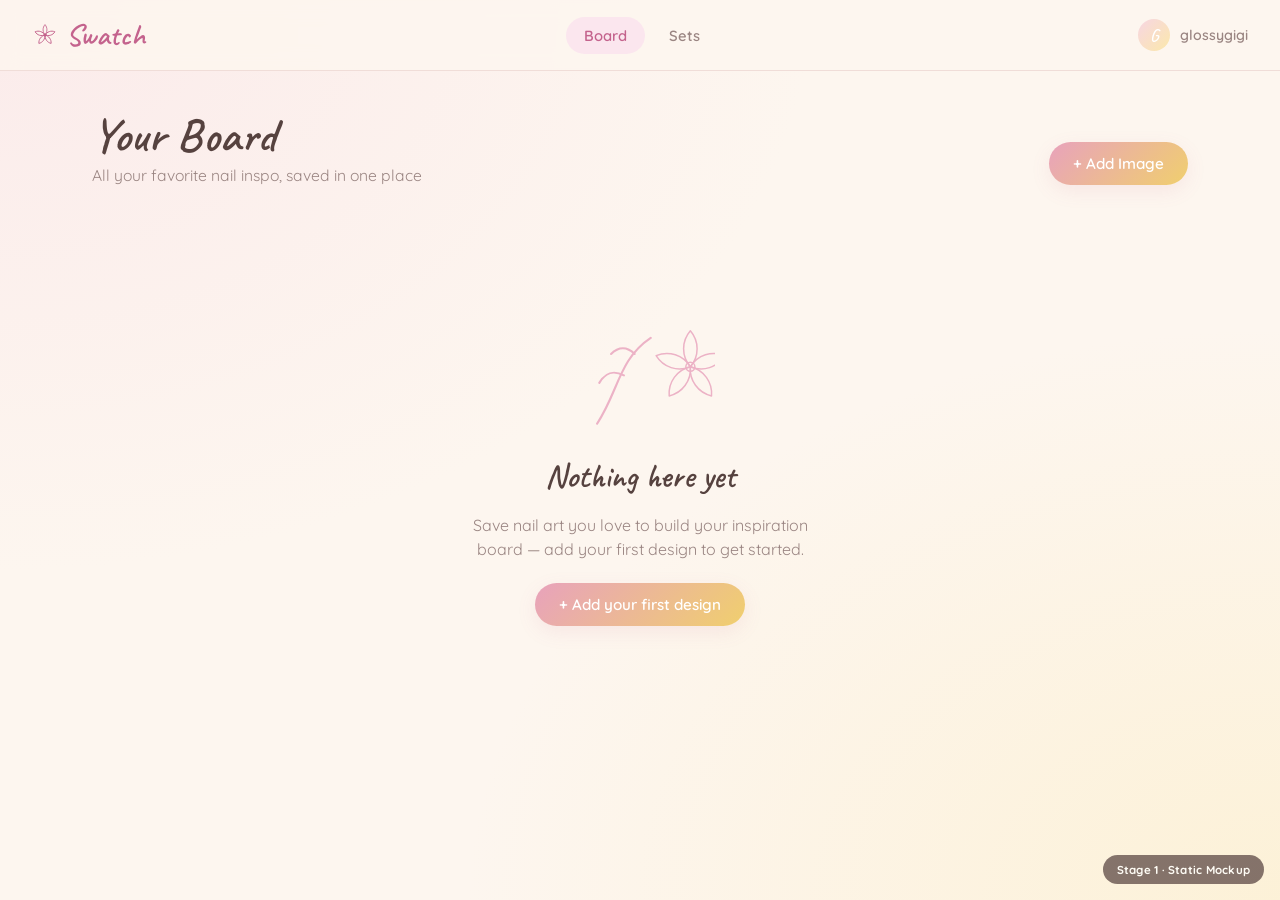
==== board-empty.html @ 091b517d "Add Stage 1 static visual mockup for Swatch Clickable, non-functional HTML/CSS screens covering the " ====
<!doctype html>
<html lang="en">
<head>
<meta charset="UTF-8">
<meta name="viewport" content="width=device-width, initial-scale=1.0">
<title>Swatch — Board</title>
<link rel="stylesheet" href="css/style.css">
</head>
<body>

<div class="topnav">
  <a href="board.html" class="logo script">
    <svg viewBox="0 0 120 120" fill="none" stroke="currentColor" stroke-width="4" stroke-linecap="round" stroke-linejoin="round">
      <path d="M60 60C48 46 48 26 60 12C72 26 72 46 60 60Z"/>
      <path d="M60 60C48 46 48 26 60 12C72 26 72 46 60 60Z" transform="rotate(72 60 60)"/>
      <path d="M60 60C48 46 48 26 60 12C72 26 72 46 60 60Z" transform="rotate(144 60 60)"/>
      <path d="M60 60C48 46 48 26 60 12C72 26 72 46 60 60Z" transform="rotate(216 60 60)"/>
      <path d="M60 60C48 46 48 26 60 12C72 26 72 46 60 60Z" transform="rotate(288 60 60)"/>
      <circle cx="60" cy="60" r="6"/>
    </svg>
    Swatch
  </a>
  <nav>
    <a href="board.html" class="active">Board</a>
    <a href="sets.html">Sets</a>
  </nav>
  <div class="user-chip"><div class="avatar">G</div> glossygigi</div>
</div>

<div class="page">
  <div class="page-header">
    <div>
      <h1 class="script">Your Board</h1>
      <div class="subtitle">All your favorite nail inspo, saved in one place</div>
    </div>
    <div class="header-actions">
      <a href="add-image.html" class="btn btn-primary">+ Add Image</a>
    </div>
  </div>

  <div class="empty-state" style="margin-top:40px;">
    <svg viewBox="0 0 140 140" fill="none" stroke="currentColor" stroke-width="2" stroke-linecap="round" stroke-linejoin="round">
      <path d="M30 120C50 90 50 60 80 40"/>
      <path d="M55 75C45 70 38 72 32 82"/>
      <path d="M65 55C58 48 50 48 43 55"/>
      <g transform="translate(75 25) scale(0.7)">
        <path d="M60 60C48 46 48 26 60 12C72 26 72 46 60 60Z"/>
        <path d="M60 60C48 46 48 26 60 12C72 26 72 46 60 60Z" transform="rotate(72 60 60)"/>
        <path d="M60 60C48 46 48 26 60 12C72 26 72 46 60 60Z" transform="rotate(144 60 60)"/>
        <path d="M60 60C48 46 48 26 60 12C72 26 72 46 60 60Z" transform="rotate(216 60 60)"/>
        <path d="M60 60C48 46 48 26 60 12C72 26 72 46 60 60Z" transform="rotate(288 60 60)"/>
        <circle cx="60" cy="60" r="6"/>
      </g>
    </svg>
    <h2>Nothing here yet</h2>
    <p>Save nail art you love to build your inspiration board — add your first design to get started.</p>
    <a href="add-image.html" class="btn btn-primary">+ Add your first design</a>
  </div>
</div>

<div class="mockup-badge">Stage 1 · Static Mockup</div>
</body>
</html>
---- css/style.css ----
/* ===========================================================
   Swatch — Stage 1 static mockup styles
   Soft pastel pink + butter yellow, airy, line-art florals
   =========================================================== */

@import url('https://fonts.googleapis.com/css2?family=Quicksand:wght@400;500;600;700&family=Caveat:wght@500;600;700&display=swap');

:root {
  --pink: #f7d6e3;
  --pink-soft: #fbe6ee;
  --pink-deep: #e8a2bc;
  --pink-text: #c4638d;
  --butter: #fbe8ab;
  --butter-soft: #fdf3d4;
  --butter-deep: #f0cf6e;
  --bg: #fdf6ef;
  --bg-card: #fffdfa;
  --line: #f0ddd8;
  --ink: #56423f;
  --ink-soft: #9a8582;
  --ink-faint: #c4b3ae;
  --radius-lg: 28px;
  --radius-md: 18px;
  --radius-sm: 12px;
  --shadow: 0 6px 20px rgba(196, 99, 141, 0.10);
  --shadow-sm: 0 2px 8px rgba(196, 99, 141, 0.08);
  font-size: 16px;
}

* { box-sizing: border-box; }

html, body {
  margin: 0;
  padding: 0;
  background: var(--bg);
  color: var(--ink);
  font-family: 'Quicksand', -apple-system, BlinkMacSystemFont, 'Segoe UI', sans-serif;
  min-height: 100vh;
}

body {
  background-image:
    radial-gradient(ellipse at top left, rgba(247, 214, 227, 0.35), transparent 45%),
    radial-gradient(ellipse at bottom right, rgba(251, 232, 171, 0.35), transparent 45%);
  background-attachment: fixed;
}

a { color: inherit; text-decoration: none; }

.script {
  font-family: 'Caveat', cursive;
  font-weight: 600;
}

h1, h2, h3 { margin: 0; color: var(--ink); }

p { line-height: 1.5; color: var(--ink-soft); }

/* -------------------- Buttons -------------------- */
.btn {
  display: inline-flex;
  align-items: center;
  justify-content: center;
  gap: 8px;
  font-family: 'Quicksand', sans-serif;
  font-weight: 600;
  font-size: 0.95rem;
  padding: 12px 24px;
  border-radius: 999px;
  border: none;
  cursor: pointer;
  transition: transform 0.15s ease, box-shadow 0.15s ease, opacity 0.15s ease;
  white-space: nowrap;
}
.btn:hover { transform: translateY(-1px); }
.btn:active { transform: translateY(0); }

.btn-primary {
  background: linear-gradient(135deg, var(--pink-deep), var(--butter-deep));
  color: #fff;
  box-shadow: var(--shadow);
}
.btn-secondary {
  background: var(--bg-card);
  color: var(--ink);
  border: 1.5px solid var(--line);
}
.btn-ghost {
  background: transparent;
  color: var(--ink-soft);
  border: 1.5px solid transparent;
}
.btn-ghost:hover { background: var(--pink-soft); color: var(--ink); }
.btn-danger {
  background: #fff;
  color: #c65b6f;
  border: 1.5px solid #f0c3cd;
}
.btn-danger.solid {
  background: #e77b90;
  color: #fff;
  border: none;
}
.btn-sm { padding: 8px 16px; font-size: 0.85rem; }
.btn-block { width: 100%; }
.btn[disabled] { opacity: 0.5; cursor: not-allowed; }
.btn-icon {
  width: 40px; height: 40px; padding: 0;
  border-radius: 50%;
  background: var(--bg-card);
  border: 1.5px solid var(--line);
  display: inline-flex; align-items: center; justify-content: center;
}

/* -------------------- Nav -------------------- */
.topnav {
  position: sticky;
  top: 0;
  z-index: 50;
  display: flex;
  align-items: center;
  justify-content: space-between;
  padding: 16px 32px;
  background: rgba(253, 246, 239, 0.85);
  backdrop-filter: blur(10px);
  border-bottom: 1px solid var(--line);
}
.topnav .logo {
  font-size: 1.9rem;
  color: var(--pink-text);
  display: flex;
  align-items: center;
  gap: 8px;
}
.topnav .logo svg { width: 26px; height: 26px; }
.topnav nav {
  display: flex;
  align-items: center;
  gap: 6px;
}
.topnav nav a {
  padding: 9px 18px;
  border-radius: 999px;
  font-weight: 600;
  font-size: 0.92rem;
  color: var(--ink-soft);
}
.topnav nav a.active {
  background: var(--pink-soft);
  color: var(--pink-text);
}
.topnav nav a:hover:not(.active) { background: rgba(0,0,0,0.03); }
.topnav .user-chip {
  display: flex;
  align-items: center;
  gap: 10px;
  font-size: 0.88rem;
  color: var(--ink-soft);
  font-weight: 600;
}
.avatar {
  width: 32px; height: 32px;
  border-radius: 50%;
  background: linear-gradient(135deg, var(--pink), var(--butter));
  display: flex; align-items: center; justify-content: center;
  font-family: 'Caveat', cursive;
  font-size: 1.1rem;
  color: #fff;
}

/* -------------------- Layout -------------------- */
.page {
  max-width: 1160px;
  margin: 0 auto;
  padding: 40px 32px 90px;
}
.page-header {
  display: flex;
  align-items: flex-end;
  justify-content: space-between;
  gap: 20px;
  margin-bottom: 30px;
  flex-wrap: wrap;
}
.page-header h1 {
  font-size: 3rem;
  line-height: 1;
}
.page-header .subtitle {
  margin-top: 6px;
  color: var(--ink-soft);
  font-size: 0.98rem;
}
.header-actions { display: flex; gap: 10px; }

.back-link {
  display: inline-flex;
  align-items: center;
  gap: 6px;
  color: var(--ink-soft);
  font-weight: 600;
  font-size: 0.9rem;
  margin-bottom: 18px;
}
.back-link:hover { color: var(--pink-text); }

/* -------------------- Floral accents -------------------- */
.floral { color: var(--pink-deep); opacity: 0.55; }
.floral.yellow { color: var(--butter-deep); }
.corner-floral {
  position: absolute;
  pointer-events: none;
  opacity: 0.5;
}
.divider-floral {
  display: flex;
  justify-content: center;
  margin: 10px 0 26px;
  color: var(--pink-deep);
  opacity: 0.6;
}

/* -------------------- Cards -------------------- */
.card {
  background: var(--bg-card);
  border-radius: var(--radius-lg);
  border: 1px solid var(--line);
  box-shadow: var(--shadow-sm);
}

/* -------------------- Board (masonry grid) -------------------- */
.board-toolbar {
  display: flex;
  align-items: center;
  justify-content: space-between;
  margin-bottom: 24px;
}
.board-count { color: var(--ink-faint); font-size: 0.9rem; font-weight: 600; }

.masonry {
  column-count: 4;
  column-gap: 18px;
}
@media (max-width: 1000px) { .masonry { column-count: 3; } }
@media (max-width: 700px) { .masonry { column-count: 2; } }

.pin {
  break-inside: avoid;
  margin-bottom: 18px;
  border-radius: var(--radius-md);
  overflow: hidden;
  position: relative;
  box-shadow: var(--shadow-sm);
  cursor: grab;
  transition: transform 0.2s ease, box-shadow 0.2s ease;
}
.pin:hover { transform: translateY(-3px); box-shadow: var(--shadow); }

.pin .ph {
  width: 100%;
  display: block;
}
.pin-overlay {
  position: absolute;
  inset: 0;
  background: linear-gradient(180deg, rgba(0,0,0,0) 55%, rgba(60,30,40,0.45) 100%);
  opacity: 0;
  transition: opacity 0.2s ease;
  display: flex;
  flex-direction: column;
  justify-content: space-between;
  padding: 10px;
}
.pin:hover .pin-overlay { opacity: 1; }
.pin-overlay .drag-handle {
  align-self: flex-start;
  background: rgba(255,255,255,0.85);
  border-radius: 8px;
  width: 30px; height: 30px;
  display: flex; align-items: center; justify-content: center;
  color: var(--ink-soft);
  font-size: 0.9rem;
}
.pin-overlay .pin-actions {
  align-self: flex-end;
  display: flex;
  gap: 6px;
}
.pin-overlay .icon-btn {
  width: 32px; height: 32px;
  border-radius: 50%;
  background: rgba(255,255,255,0.92);
  border: none;
  display: flex; align-items: center; justify-content: center;
  color: #b64f68;
  cursor: pointer;
}

/* Placeholder "photo" blocks — gradient swatches standing in for real images */
.ph {
  background: var(--g, linear-gradient(150deg, #f6d3e0, #fbe8ab));
  display: flex;
  align-items: center;
  justify-content: center;
  color: rgba(255,255,255,0.85);
}
.ph svg { width: 34%; opacity: 0.55; }

/* -------------------- Empty states -------------------- */
.empty-state {
  text-align: center;
  padding: 70px 20px 60px;
  max-width: 420px;
  margin: 20px auto;
}
.empty-state svg { width: 150px; height: 150px; margin-bottom: 6px; color: var(--pink-deep); opacity: 0.8; }
.empty-state h2 {
  font-family: 'Caveat', cursive;
  font-weight: 600;
  font-size: 2.1rem;
  color: var(--ink);
  margin-bottom: 6px;
}
.empty-state p { margin-bottom: 22px; }

/* -------------------- Sets overview -------------------- */
.sets-list {
  display: grid;
  grid-template-columns: repeat(auto-fill, minmax(300px, 1fr));
  gap: 20px;
}
.set-card {
  padding: 18px;
  display: flex;
  gap: 16px;
  align-items: center;
  transition: transform 0.15s ease, box-shadow 0.15s ease;
}
.set-card:hover { transform: translateY(-2px); box-shadow: var(--shadow); }
.set-thumb {
  width: 84px; height: 84px;
  border-radius: var(--radius-sm);
  flex-shrink: 0;
  display: grid;
  grid-template-columns: 1fr 1fr;
  grid-template-rows: 1fr 1fr;
  gap: 2px;
  overflow: hidden;
}
.set-thumb div { }
.set-card-body { flex: 1; min-width: 0; }
.set-card-body h3 {
  font-family: 'Caveat', cursive;
  font-weight: 600;
  font-size: 1.5rem;
  margin-bottom: 2px;
  white-space: nowrap; overflow: hidden; text-overflow: ellipsis;
}
.set-card-body .note {
  font-size: 0.85rem;
  color: var(--ink-soft);
  white-space: nowrap; overflow: hidden; text-overflow: ellipsis;
  margin-bottom: 8px;
}
.set-meta {
  display: flex;
  align-items: center;
  gap: 8px;
  font-size: 0.78rem;
  color: var(--ink-faint);
  font-weight: 600;
}
.chip {
  background: var(--butter-soft);
  color: #a4842a;
  padding: 3px 10px;
  border-radius: 999px;
  font-size: 0.72rem;
}
.star-btn {
  background: none; border: none; cursor: pointer;
  color: var(--ink-faint);
  font-size: 1.2rem;
  flex-shrink: 0;
}
.star-btn.active { color: var(--butter-deep); }

/* -------------------- Set detail: 2x5 grid -------------------- */
.set-meta-row {
  display: flex;
  align-items: center;
  gap: 14px;
  margin-bottom: 4px;
  flex-wrap: wrap;
}
.set-title-edit {
  display: flex;
  align-items: center;
  gap: 10px;
}
.set-title-edit .pencil { color: var(--ink-faint); font-size: 0.9rem; }
.notes-box {
  margin: 18px 0 34px;
}
.notes-box label {
  display: block;
  font-size: 0.78rem;
  font-weight: 700;
  letter-spacing: 0.04em;
  text-transform: uppercase;
  color: var(--ink-faint);
  margin-bottom: 8px;
}
textarea, input[type=text] {
  width: 100%;
  font-family: 'Quicksand', sans-serif;
  font-size: 0.95rem;
  color: var(--ink);
  background: var(--bg-card);
  border: 1.5px solid var(--line);
  border-radius: var(--radius-sm);
  padding: 12px 16px;
  resize: none;
}
textarea:focus, input[type=text]:focus { outline: 2px solid var(--pink-deep); outline-offset: 1px; }

.hand-label {
  font-family: 'Caveat', cursive;
  font-size: 1.4rem;
  color: var(--pink-text);
  margin: 26px 0 14px;
  display: flex;
  align-items: center;
  gap: 10px;
}
.hand-label::after {
  content: '';
  flex: 1;
  height: 1px;
  background: var(--line);
}

.finger-row {
  display: grid;
  grid-template-columns: repeat(5, 1fr);
  gap: 16px;
}
@media (max-width: 900px) { .finger-row { grid-template-columns: repeat(3, 1fr); } }
@media (max-width: 560px) { .finger-row { grid-template-columns: repeat(2, 1fr); } }

.finger-slot { display: flex; flex-direction: column; gap: 8px; }
.finger-slot .slot-label {
  font-size: 0.76rem;
  font-weight: 700;
  color: var(--ink-soft);
  text-align: center;
  letter-spacing: 0.02em;
}
.slot-frame {
  border-radius: var(--radius-md);
  aspect-ratio: 3 / 5;
  overflow: hidden;
  position: relative;
  box-shadow: var(--shadow-sm);
  border: 1px solid var(--line);
  cursor: pointer;
  transition: transform 0.15s ease, box-shadow 0.15s ease;
}
.slot-frame:hover { transform: translateY(-2px); box-shadow: var(--shadow); }
.slot-frame.empty {
  background: var(--pink-soft);
  display: flex;
  align-items: center;
  justify-content: center;
  border: 1.5px dashed var(--pink-deep);
}
.slot-frame.empty .plus {
  font-size: 1.8rem;
  color: var(--pink-deep);
  opacity: 0.7;
}
.slot-frame .slot-overlay {
  position: absolute; inset: 0;
  background: linear-gradient(180deg, rgba(0,0,0,0) 60%, rgba(50,25,35,0.5) 100%);
  opacity: 0;
  transition: opacity 0.15s ease;
  display: flex;
  align-items: flex-end;
  justify-content: center;
  padding-bottom: 8px;
}
.slot-frame:hover .slot-overlay { opacity: 1; }
.slot-overlay span {
  color: #fff;
  font-size: 0.72rem;
  font-weight: 700;
  background: rgba(0,0,0,0.25);
  padding: 4px 10px;
  border-radius: 999px;
}
.slot-note {
  font-size: 0.78rem;
  padding: 7px 10px;
  border-radius: 10px;
  border: 1px solid var(--line);
  background: var(--bg-card);
  color: var(--ink-soft);
}

/* -------------------- Modal / confirm overlays -------------------- */
.backdrop {
  position: fixed; inset: 0;
  background: rgba(74, 50, 50, 0.35);
  backdrop-filter: blur(3px);
  display: flex;
  align-items: center;
  justify-content: center;
  z-index: 200;
  padding: 20px;
}
.modal {
  background: var(--bg-card);
  border-radius: var(--radius-lg);
  padding: 34px 32px;
  max-width: 380px;
  width: 100%;
  text-align: center;
  box-shadow: 0 20px 50px rgba(74,50,50,0.25);
}
.modal .modal-icon {
  width: 56px; height: 56px;
  border-radius: 50%;
  background: var(--pink-soft);
  color: #d16482;
  display: flex; align-items: center; justify-content: center;
  margin: 0 auto 16px;
}
.modal h2 { font-size: 1.3rem; margin-bottom: 8px; }
.modal p { font-size: 0.9rem; margin-bottom: 24px; }
.modal .modal-target {
  font-family: 'Caveat', cursive;
  font-size: 1.3rem;
  color: var(--pink-text);
}
.modal-actions { display: flex; gap: 10px; }
.modal-actions .btn { flex: 1; }
.dimmed-bg { filter: blur(2px) brightness(0.97); pointer-events: none; user-select: none; }

/* -------------------- Login -------------------- */
.login-wrap {
  min-height: 100vh;
  display: flex;
  align-items: center;
  justify-content: center;
  position: relative;
  padding: 20px;
}
.login-card {
  width: 100%;
  max-width: 380px;
  padding: 44px 38px;
  text-align: center;
  position: relative;
  overflow: hidden;
}
.login-card .brand {
  font-size: 3rem;
  color: var(--pink-text);
  margin-bottom: 2px;
}
.login-card .tagline {
  font-size: 0.9rem;
  color: var(--ink-soft);
  margin-bottom: 28px;
}
.login-card form { display: flex; flex-direction: column; gap: 14px; }
.login-card label {
  text-align: left;
  font-size: 0.8rem;
  font-weight: 700;
  color: var(--ink-soft);
  margin-bottom: -6px;
}
.field-error {
  text-align: left;
  font-size: 0.8rem;
  color: #d1516e;
  margin-top: -8px;
  display: flex;
  align-items: center;
  gap: 5px;
}
.input-error { border-color: #e58a9e !important; background: #fdf1f4; }
.login-foot {
  margin-top: 22px;
  font-size: 0.8rem;
  color: var(--ink-faint);
}

/* -------------------- Add image flow -------------------- */
.tabs {
  display: flex;
  gap: 6px;
  background: var(--pink-soft);
  border-radius: 999px;
  padding: 5px;
  margin-bottom: 26px;
  width: fit-content;
}
.tabs input { display: none; }
.tabs label {
  padding: 9px 22px;
  border-radius: 999px;
  font-weight: 700;
  font-size: 0.88rem;
  color: var(--ink-soft);
  cursor: pointer;
}
.tabs input:checked + label {
  background: #fff;
  color: var(--pink-text);
  box-shadow: var(--shadow-sm);
}
.tab-panel { display: none; }
#tab-upload:checked ~ .panels #panel-upload { display: block; }
#tab-board:checked ~ .panels #panel-board { display: block; }

.dropzone {
  border: 2px dashed var(--pink-deep);
  border-radius: var(--radius-lg);
  background: var(--pink-soft);
  padding: 60px 30px;
  text-align: center;
  color: var(--ink-soft);
  cursor: pointer;
}
.dropzone svg { width: 48px; height: 48px; color: var(--pink-deep); margin-bottom: 14px; }
.dropzone strong { color: var(--ink); }
.dropzone .or { margin: 14px 0; font-size: 0.8rem; color: var(--ink-faint); }

.pick-grid {
  display: grid;
  grid-template-columns: repeat(auto-fill, minmax(140px, 1fr));
  gap: 14px;
  max-height: 460px;
  overflow-y: auto;
  padding-right: 4px;
}
.pick-tile {
  border-radius: var(--radius-sm);
  aspect-ratio: 1;
  cursor: pointer;
  border: 3px solid transparent;
  overflow: hidden;
  position: relative;
}
.pick-tile.selected { border-color: var(--pink-deep); }
.pick-tile .check {
  position: absolute; top: 8px; right: 8px;
  width: 22px; height: 22px;
  border-radius: 50%;
  background: #fff;
  display: flex; align-items: center; justify-content: center;
  color: var(--pink-deep);
  opacity: 0;
  font-size: 0.75rem;
}
.pick-tile.selected .check { opacity: 1; }

.context-chip {
  display: inline-flex;
  align-items: center;
  gap: 8px;
  background: var(--butter-soft);
  color: #a4842a;
  font-weight: 700;
  font-size: 0.82rem;
  padding: 7px 16px;
  border-radius: 999px;
  margin-bottom: 20px;
}

.flow-footer {
  display: flex;
  justify-content: flex-end;
  gap: 10px;
  margin-top: 30px;
  padding-top: 20px;
  border-top: 1px solid var(--line);
}

/* -------------------- Crop tool -------------------- */
.crop-wrap {
  max-width: 520px;
  margin: 0 auto;
  padding: 50px 24px 90px;
  text-align: center;
}
.crop-frame-outer {
  background: #2c2320;
  border-radius: var(--radius-lg);
  padding: 30px;
}
.crop-frame {
  width: 220px;
  aspect-ratio: 3/5;
  margin: 0 auto;
  border-radius: 14px;
  overflow: hidden;
  position: relative;
  box-shadow: 0 0 0 3000px rgba(0,0,0,0.55);
  border: 2px solid #fff;
}
.crop-frame img, .crop-frame .ph {
  position: absolute;
  width: 160%;
  height: 160%;
  top: -30%;
  left: -35%;
}
.crop-controls {
  display: flex;
  align-items: center;
  gap: 14px;
  justify-content: center;
  margin-top: 22px;
  color: #f1e6df;
}
.crop-controls input[type=range] {
  accent-color: var(--pink-deep);
  width: 180px;
}
.crop-footer {
  display: flex;
  gap: 10px;
  justify-content: center;
  margin-top: 28px;
}
.crop-target {
  font-family: 'Caveat', cursive;
  font-size: 1.6rem;
  color: var(--pink-text);
  margin-bottom: 24px;
}

/* -------------------- New set form -------------------- */
.form-card {
  max-width: 460px;
  margin: 40px auto;
  padding: 36px 34px;
}
.form-card h2 {
  font-family: 'Caveat', cursive;
  font-size: 2.2rem;
  margin-bottom: 4px;
}
.form-card .subtitle { margin-bottom: 24px; font-size: 0.9rem; }
.form-group { margin-bottom: 18px; text-align: left; }
.form-group label {
  display: block;
  font-size: 0.78rem;
  font-weight: 700;
  color: var(--ink-soft);
  margin-bottom: 7px;
  text-transform: uppercase;
  letter-spacing: 0.03em;
}
.form-actions { display: flex; gap: 10px; margin-top: 26px; }
.form-actions .btn { flex: 1; }

/* -------------------- Footer note (mockup badge) -------------------- */
.mockup-badge {
  position: fixed;
  bottom: 16px;
  right: 16px;
  background: var(--ink);
  color: #fff;
  font-size: 0.72rem;
  font-weight: 700;
  padding: 7px 14px;
  border-radius: 999px;
  opacity: 0.72;
  z-index: 999;
  letter-spacing: 0.02em;
}

/* -------------------- Scrollbar-ish niceties -------------------- */
::selection { background: var(--pink); }
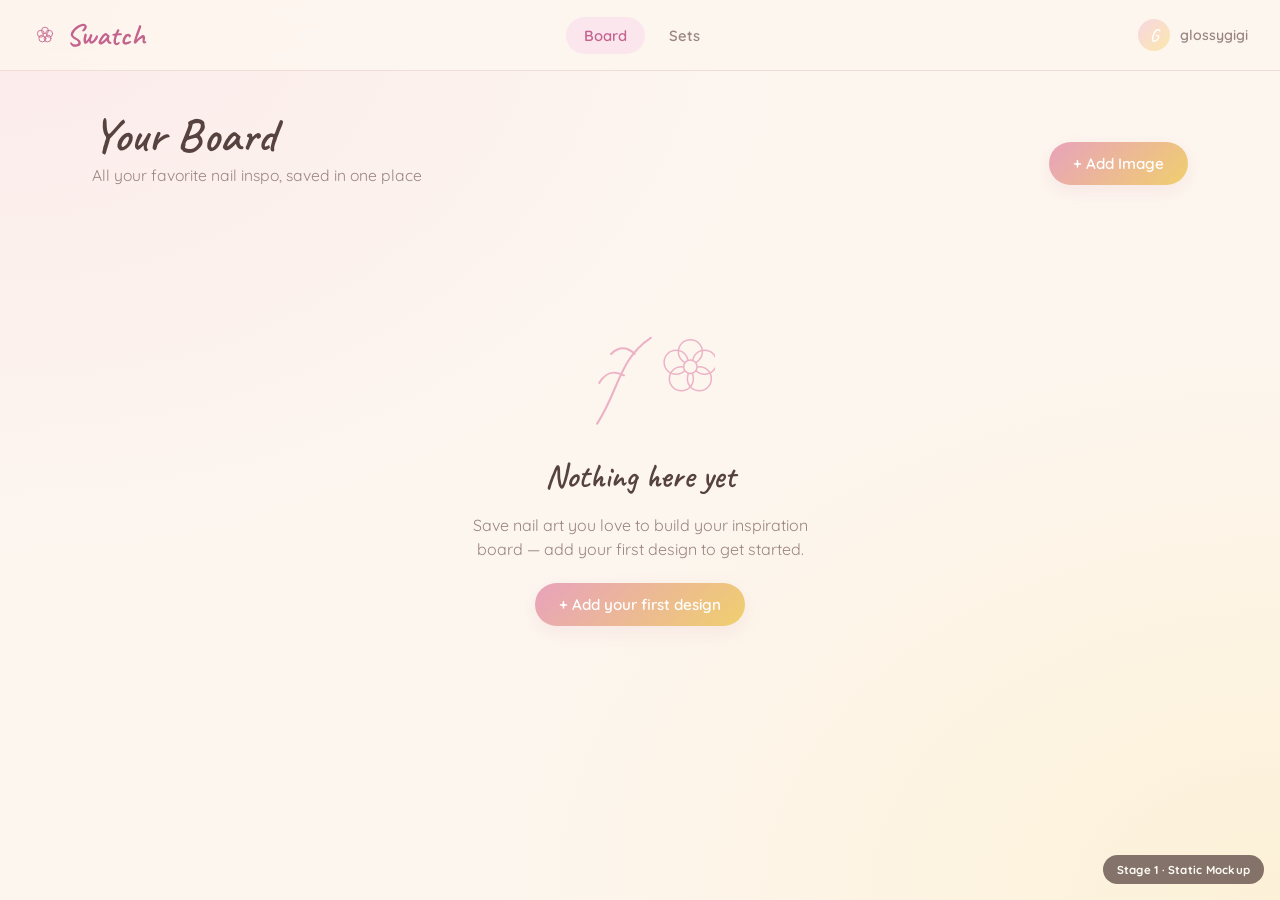
==== commit 3b826524: "Make the line-art flower cuter Swap the pointed-petal flower for an overlapping-circle daisy shape (" ====
--- a/board-empty.html
+++ b/board-empty.html
@@ -11,12 +11,12 @@
 <div class="topnav">
   <a href="board.html" class="logo script">
     <svg viewBox="0 0 120 120" fill="none" stroke="currentColor" stroke-width="4" stroke-linecap="round" stroke-linejoin="round">
-      <path d="M60 60C48 46 48 26 60 12C72 26 72 46 60 60Z"/>
-      <path d="M60 60C48 46 48 26 60 12C72 26 72 46 60 60Z" transform="rotate(72 60 60)"/>
-      <path d="M60 60C48 46 48 26 60 12C72 26 72 46 60 60Z" transform="rotate(144 60 60)"/>
-      <path d="M60 60C48 46 48 26 60 12C72 26 72 46 60 60Z" transform="rotate(216 60 60)"/>
-      <path d="M60 60C48 46 48 26 60 12C72 26 72 46 60 60Z" transform="rotate(288 60 60)"/>
-      <circle cx="60" cy="60" r="6"/>
+      <circle cx="60" cy="40" r="16"/>
+      <circle cx="79" cy="54" r="16"/>
+      <circle cx="72" cy="76" r="16"/>
+      <circle cx="48" cy="76" r="16"/>
+      <circle cx="41" cy="54" r="16"/>
+      <circle cx="60" cy="60" r="9" fill="var(--flower-center, #fdf6ef)"/>
     </svg>
     Swatch
   </a>
@@ -44,12 +44,12 @@
       <path d="M55 75C45 70 38 72 32 82"/>
       <path d="M65 55C58 48 50 48 43 55"/>
       <g transform="translate(75 25) scale(0.7)">
-        <path d="M60 60C48 46 48 26 60 12C72 26 72 46 60 60Z"/>
-        <path d="M60 60C48 46 48 26 60 12C72 26 72 46 60 60Z" transform="rotate(72 60 60)"/>
-        <path d="M60 60C48 46 48 26 60 12C72 26 72 46 60 60Z" transform="rotate(144 60 60)"/>
-        <path d="M60 60C48 46 48 26 60 12C72 26 72 46 60 60Z" transform="rotate(216 60 60)"/>
-        <path d="M60 60C48 46 48 26 60 12C72 26 72 46 60 60Z" transform="rotate(288 60 60)"/>
-        <circle cx="60" cy="60" r="6"/>
+        <circle cx="60" cy="40" r="16"/>
+        <circle cx="79" cy="54" r="16"/>
+        <circle cx="72" cy="76" r="16"/>
+        <circle cx="48" cy="76" r="16"/>
+        <circle cx="41" cy="54" r="16"/>
+        <circle cx="60" cy="60" r="9" fill="var(--flower-center, #fdf6ef)"/>
       </g>
     </svg>
     <h2>Nothing here yet</h2>
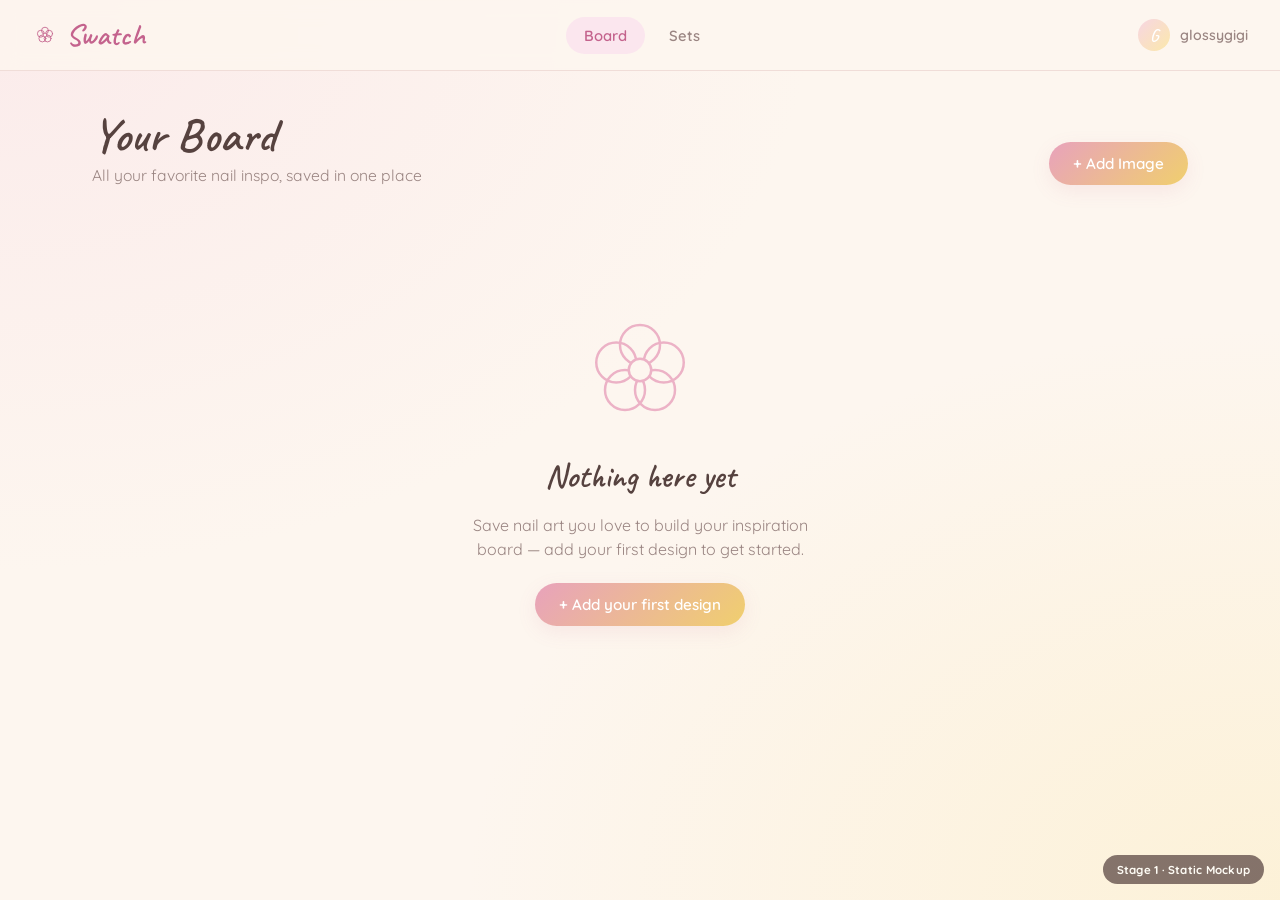
==== commit f225a1ad: "Reorder sets by recency with favorites pinned to top; drop branch accents - Sets overview now lists " ====
--- a/board-empty.html
+++ b/board-empty.html
@@ -39,18 +39,13 @@
   </div>
 
   <div class="empty-state" style="margin-top:40px;">
-    <svg viewBox="0 0 140 140" fill="none" stroke="currentColor" stroke-width="2" stroke-linecap="round" stroke-linejoin="round">
-      <path d="M30 120C50 90 50 60 80 40"/>
-      <path d="M55 75C45 70 38 72 32 82"/>
-      <path d="M65 55C58 48 50 48 43 55"/>
-      <g transform="translate(75 25) scale(0.7)">
-        <circle cx="60" cy="40" r="16"/>
-        <circle cx="79" cy="54" r="16"/>
-        <circle cx="72" cy="76" r="16"/>
-        <circle cx="48" cy="76" r="16"/>
-        <circle cx="41" cy="54" r="16"/>
-        <circle cx="60" cy="60" r="9" fill="var(--flower-center, #fdf6ef)"/>
-      </g>
+    <svg viewBox="0 0 120 120" fill="none" stroke="currentColor" stroke-width="2" stroke-linecap="round" stroke-linejoin="round">
+      <circle cx="60" cy="40" r="16"/>
+      <circle cx="79" cy="54" r="16"/>
+      <circle cx="72" cy="76" r="16"/>
+      <circle cx="48" cy="76" r="16"/>
+      <circle cx="41" cy="54" r="16"/>
+      <circle cx="60" cy="60" r="9" fill="var(--flower-center, #fdf6ef)"/>
     </svg>
     <h2>Nothing here yet</h2>
     <p>Save nail art you love to build your inspiration board — add your first design to get started.</p>
